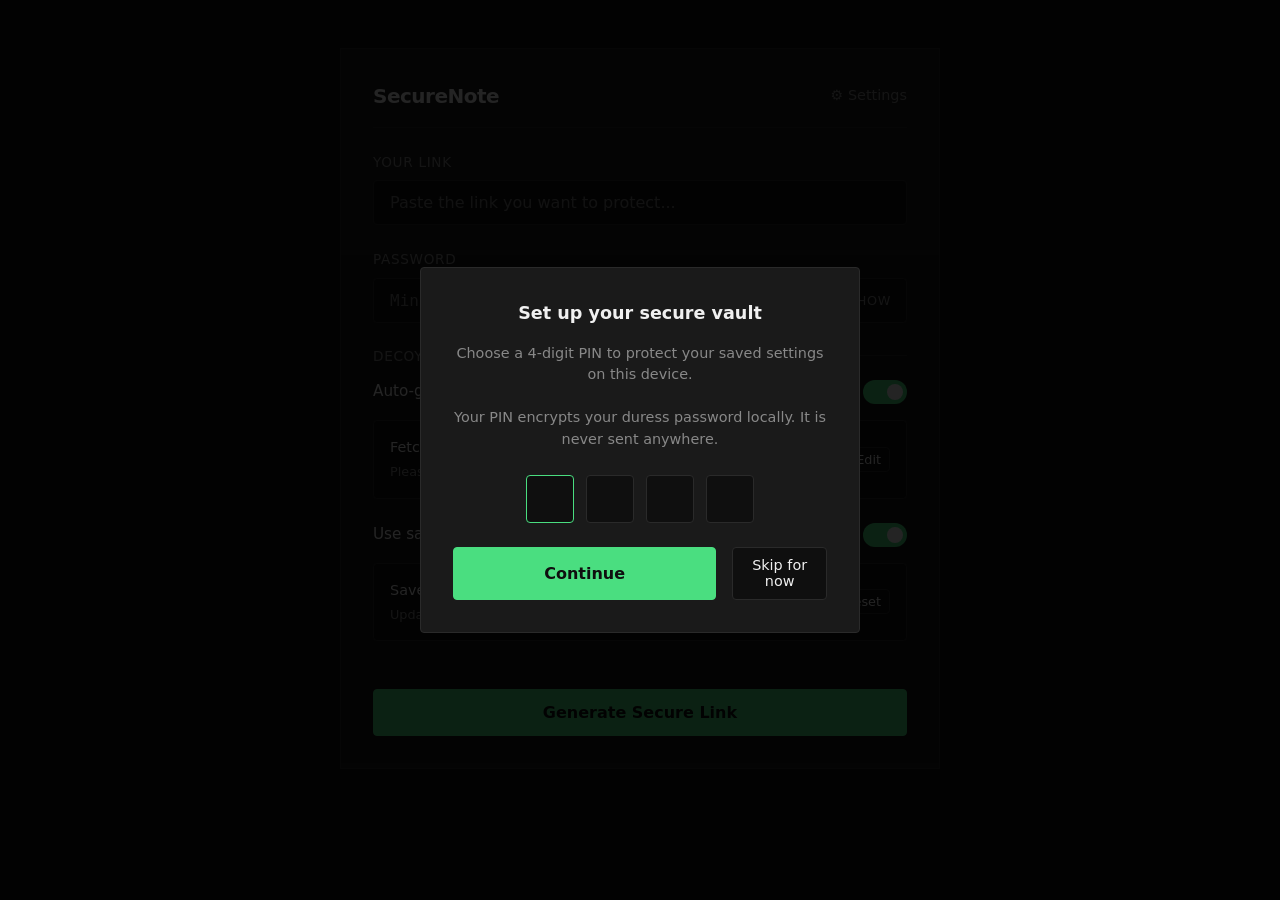
==== index.html @ 7b7ee4fa "Initial commit: build complete DuressLink (SecureNote) web application" ====
<!DOCTYPE html>
<html lang="en">
<head>
  <meta charset="UTF-8">
  <meta name="viewport" content="width=device-width, initial-scale=1.0">
  <title>SecureNote — Private link sharing</title>
  <link rel="stylesheet" href="./styles/main.css">
</head>
<body>
  <div class="app-container">
    <header>
      <h1>SecureNote</h1>
      <a href="./settings/" class="nav-btn" id="settings-nav-btn">⚙ Settings</a>
    </header>

    <main>
      <!-- Real URL Inputs -->
      <div class="form-group">
        <label for="real-url">Your link</label>
        <div class="input-wrapper">
          <input type="text" id="real-url" placeholder="Paste the link you want to protect..." autocomplete="off" autocorrect="off" spellcheck="false">
        </div>
        <div class="error-message" id="real-url-error">Please enter a valid HTTP/HTTPS URL.</div>
      </div>

      <!-- Real Password Inputs -->
      <div class="form-group">
        <label for="real-password">Password</label>
        <div class="input-wrapper">
          <input type="password" id="real-password" placeholder="Minimum 8 characters" class="mono" autocomplete="off" autocorrect="off" spellcheck="false">
          <button type="button" class="show-password-btn" id="toggle-real-password">Show</button>
        </div>
        <div class="error-message" id="real-password-error">Password must be at least 8 characters.</div>
      </div>

      <!-- Decoy Settings Section -->
      <div class="section-divider">
        <span class="section-title">Decoy settings</span>
      </div>

      <div class="toggle-group">
        <span class="toggle-label">Auto-generate decoy</span>
        <label class="switch">
          <input type="checkbox" id="toggle-auto-decoy" checked>
          <span class="slider"></span>
        </label>
      </div>

      <!-- Decoy Info Box (Auto ON) -->
      <div class="info-box" id="auto-decoy-container">
        <div class="info-box-content">
          <span class="info-box-title" id="auto-decoy-title">Fetching decoy...</span>
          <span class="info-box-subtitle" id="auto-decoy-url">Please wait</span>
        </div>
        <div class="info-box-actions">
          <button type="button" class="btn btn-small" id="regenerate-decoy-btn">🔄 Regenerate</button>
          <button type="button" class="btn btn-small" id="edit-decoy-btn">✎ Edit</button>
        </div>
      </div>

      <!-- Manual Decoy Inputs (Auto OFF) -->
      <div class="form-group" id="manual-decoy-container" style="display: none;">
        <label for="decoy-url">Decoy URL</label>
        <div class="input-wrapper" style="margin-bottom: 0.75rem;">
          <input type="text" id="decoy-url" placeholder="https://example.com/decoy" autocomplete="off" autocorrect="off" spellcheck="false">
        </div>
        <div class="error-message" id="decoy-url-error">Please enter a valid HTTP/HTTPS URL.</div>

        <label for="saved-decoy-select" style="margin-top: 0.75rem;">Or select from saved</label>
        <div class="input-wrapper">
          <select id="saved-decoy-select">
            <option value="">-- No saved decoy selected --</option>
          </select>
        </div>
      </div>

      <!-- Duress Password Section -->
      <div class="toggle-group" style="margin-top: 1.5rem;">
        <span class="toggle-label">Use saved duress password</span>
        <label class="switch">
          <input type="checkbox" id="toggle-auto-duress" checked>
          <span class="slider"></span>
        </label>
      </div>

      <!-- Saved Duress status (Auto ON) -->
      <div class="info-box" id="auto-duress-container">
        <div class="info-box-content">
          <span class="info-box-title" id="duress-status-title">Saved password is set</span>
          <span class="info-box-subtitle" id="duress-status-updated">Updated just now</span>
        </div>
        <div class="info-box-actions">
          <button type="button" class="btn btn-small" id="update-duress-btn">✎ Update</button>
          <button type="button" class="btn btn-small" id="reset-duress-btn">↺ Reset</button>
        </div>
      </div>

      <!-- Inline Duress Password Form (Hidden by default, shown on Update click) -->
      <div class="inline-form" id="update-duress-form" style="display: none;">
        <h3>Update Duress Password</h3>
        
        <div class="form-group" id="pin-confirm-group" style="display: none;">
          <label for="confirm-vault-pin">Confirm Vault PIN</label>
          <div class="input-wrapper">
            <input type="password" id="confirm-vault-pin" placeholder="Enter PIN" class="mono" maxlength="4" autocomplete="off" autocorrect="off" spellcheck="false">
          </div>
          <div class="error-message" id="confirm-vault-pin-error">Incorrect PIN.</div>
        </div>

        <div class="form-group">
          <label for="new-duress-password">New Duress Password</label>
          <div class="input-wrapper">
            <input type="password" id="new-duress-password" placeholder="Enter new duress password" class="mono" autocomplete="off" autocorrect="off" spellcheck="false">
          </div>
          <div class="error-message" id="new-duress-password-error">Please enter a password.</div>
        </div>

        <div class="form-group">
          <label for="confirm-duress-password">Confirm Duress Password</label>
          <div class="input-wrapper">
            <input type="password" id="confirm-duress-password" placeholder="Confirm new duress password" class="mono" autocomplete="off" autocorrect="off" spellcheck="false">
          </div>
          <div class="error-message" id="confirm-duress-password-error">Passwords do not match.</div>
        </div>

        <div class="inline-form-actions">
          <button type="button" class="btn btn-small btn-primary" id="save-duress-btn">Save</button>
          <button type="button" class="btn btn-small" id="cancel-duress-btn">Cancel</button>
        </div>
      </div>

      <!-- One-time Duress Password Inputs (Auto OFF) -->
      <div class="form-group" id="manual-duress-container" style="display: none;">
        <label for="one-time-duress">One-time duress password</label>
        <div class="input-wrapper">
          <input type="password" id="one-time-duress" placeholder="Enter custom duress password" class="mono" autocomplete="off" autocorrect="off" spellcheck="false">
          <button type="button" class="show-password-btn" id="toggle-one-time-duress">Show</button>
        </div>
        <div class="error-message" id="one-time-duress-error">Please enter a password different from real password.</div>
      </div>

      <!-- Generate Action Button -->
      <button type="button" class="btn btn-primary" id="generate-btn" style="margin-top: 1.5rem;">
        Generate Secure Link
      </button>

      <!-- Output Area -->
      <div id="output-container" style="display: none;">
        <div class="output-area" id="output-link">
          <!-- Link will be generated here -->
        </div>
        <div class="output-actions">
          <button type="button" class="btn" id="copy-link-btn">📋 Copy Link</button>
          <button type="button" class="btn" id="share-link-btn">↗ Share</button>
        </div>
      </div>
    </main>
  </div>

  <!-- Vault Setup Modal -->
  <div class="modal-overlay" id="setup-modal">
    <div class="modal-content">
      <div class="modal-title">Set up your secure vault</div>
      <div class="modal-body">
        Choose a 4-digit PIN to protect your saved settings on this device.
        <br><br>
        Your PIN encrypts your duress password locally. It is never sent anywhere.
      </div>
      <div class="pin-inputs" id="setup-pin-inputs">
        <input type="password" class="pin-input" maxlength="1" pattern="[0-9]*" inputmode="numeric" autocomplete="off">
        <input type="password" class="pin-input" maxlength="1" pattern="[0-9]*" inputmode="numeric" autocomplete="off">
        <input type="password" class="pin-input" maxlength="1" pattern="[0-9]*" inputmode="numeric" autocomplete="off">
        <input type="password" class="pin-input" maxlength="1" pattern="[0-9]*" inputmode="numeric" autocomplete="off">
      </div>
      <div class="error-message" id="setup-pin-error" style="text-align: center; margin-bottom: 1rem;">Please enter a 4-digit numeric PIN.</div>
      <div class="modal-actions">
        <button type="button" class="btn btn-primary" id="setup-continue-btn">Continue</button>
        <button type="button" class="btn" id="setup-skip-btn">Skip for now</button>
      </div>
    </div>
  </div>

  <!-- Vault Unlock Modal (Triggered if vault is set up but key not initialized in memory) -->
  <div class="modal-overlay" id="unlock-modal">
    <div class="modal-content">
      <div class="modal-title">Unlock Secure Vault</div>
      <div class="modal-body">
        Enter your 4-digit PIN to access your settings.
      </div>
      <div class="pin-inputs" id="unlock-pin-inputs">
        <input type="password" class="pin-input" maxlength="1" pattern="[0-9]*" inputmode="numeric" autocomplete="off">
        <input type="password" class="pin-input" maxlength="1" pattern="[0-9]*" inputmode="numeric" autocomplete="off">
        <input type="password" class="pin-input" maxlength="1" pattern="[0-9]*" inputmode="numeric" autocomplete="off">
        <input type="password" class="pin-input" maxlength="1" pattern="[0-9]*" inputmode="numeric" autocomplete="off">
      </div>
      <div class="error-message" id="unlock-pin-error" style="text-align: center; margin-bottom: 1rem;">Incorrect PIN. Please try again.</div>
      <div class="modal-actions">
        <button type="button" class="btn btn-primary" id="unlock-submit-btn">Unlock</button>
      </div>
    </div>
  </div>

  <script type="module" src="./src/generator.js"></script>
</body>
</html>
---- styles/main.css ----
:root {
  --color-bg: #0F0F0F;
  --color-surface: #1A1A1A;
  --color-border: #2A2A2A;
  --color-text: #F0F0F0;
  --color-muted: #888888;
  --color-accent: #4ADE80;
  --color-destructive: #EF4444;
  --color-error: #F87171;
  
  --font-sans: system-ui, -apple-system, BlinkMacSystemFont, "Segoe UI", Roboto, Helvetica, Arial, sans-serif;
  --font-mono: "JetBrains Mono", "Fira Code", Consolas, Monaco, monospace;
}

* {
  box-sizing: border-box;
  margin: 0;
  padding: 0;
}

body {
  background-color: var(--color-bg);
  color: var(--color-text);
  font-family: var(--font-sans);
  line-height: 1.5;
  min-height: 100vh;
  display: flex;
  flex-direction: column;
  align-items: center;
  padding: 1rem 1rem 4rem 1rem;
}

.app-container {
  width: 100%;
  max-width: 600px;
  margin: 2rem auto;
  background-color: var(--color-surface);
  border: 1px solid var(--color-border);
  padding: 2rem;
  box-sizing: border-box;
}

header {
  display: flex;
  justify-content: space-between;
  align-items: center;
  border-bottom: 1px solid var(--color-border);
  padding-bottom: 1rem;
  margin-bottom: 1.5rem;
}

header h1 {
  font-size: 1.25rem;
  font-weight: 600;
  letter-spacing: -0.025em;
}

header a.nav-btn, header button.nav-btn {
  background: none;
  border: none;
  color: var(--color-muted);
  cursor: pointer;
  font-size: 0.9rem;
  text-decoration: none;
  display: flex;
  align-items: center;
  gap: 0.25rem;
}

header a.nav-btn:hover, header button.nav-btn:hover {
  color: var(--color-accent);
}

.form-group {
  margin-bottom: 1.5rem;
}

.form-group label {
  display: block;
  font-size: 0.85rem;
  text-transform: uppercase;
  letter-spacing: 0.05em;
  color: var(--color-muted);
  margin-bottom: 0.5rem;
}

.input-wrapper {
  position: relative;
  display: flex;
  align-items: center;
}

.input-wrapper input[type="text"],
.input-wrapper input[type="password"],
.input-wrapper select,
textarea {
  width: 100%;
  background-color: var(--color-bg);
  border: 1px solid var(--color-border);
  color: var(--color-text);
  padding: 0.75rem 1rem;
  font-size: 1rem;
  font-family: var(--font-sans);
  outline: none;
  border-radius: 4px;
  transition: border-color 0.15s ease;
}

.input-wrapper input[type="password"].mono,
.input-wrapper input[type="text"].mono {
  font-family: var(--font-mono);
}

.input-wrapper input:focus,
.input-wrapper select:focus,
textarea:focus {
  border-color: var(--color-accent);
}

.input-wrapper select {
  appearance: none;
  cursor: pointer;
}

.input-wrapper .show-password-btn {
  position: absolute;
  right: 1rem;
  background: none;
  border: none;
  color: var(--color-muted);
  cursor: pointer;
  font-size: 0.8rem;
  font-family: var(--font-sans);
  text-transform: uppercase;
  letter-spacing: 0.05em;
  z-index: 10;
}

.input-wrapper .show-password-btn:hover {
  color: var(--color-text);
}

.error-message {
  color: var(--color-error);
  font-size: 0.8rem;
  margin-top: 0.25rem;
  display: none;
}

.section-divider {
  border-top: 1px solid var(--color-border);
  margin: 2rem 0 1.5rem 0;
  position: relative;
}

.section-title {
  font-size: 0.85rem;
  text-transform: uppercase;
  letter-spacing: 0.05em;
  color: var(--color-muted);
  background-color: var(--color-surface);
  padding-right: 0.75rem;
  position: absolute;
  top: -0.6rem;
}

.toggle-group {
  display: flex;
  justify-content: space-between;
  align-items: center;
  margin-bottom: 1rem;
}

.toggle-group .toggle-label {
  font-size: 0.95rem;
}

.switch {
  position: relative;
  display: inline-block;
  width: 44px;
  height: 24px;
}

.switch input {
  opacity: 0;
  width: 0;
  height: 0;
}

.slider {
  position: absolute;
  cursor: pointer;
  top: 0;
  left: 0;
  right: 0;
  bottom: 0;
  background-color: var(--color-border);
  transition: .2s;
  border-radius: 24px;
}

.slider:before {
  position: absolute;
  content: "";
  height: 16px;
  width: 16px;
  left: 4px;
  bottom: 4px;
  background-color: var(--color-text);
  transition: .2s;
  border-radius: 50%;
}

input:checked + .slider {
  background-color: var(--color-accent);
}

input:focus + .slider {
  box-shadow: 0 0 1px var(--color-accent);
}

input:checked + .slider:before {
  transform: translateX(20px);
}

.info-box {
  background-color: var(--color-bg);
  border: 1px solid var(--color-border);
  padding: 1rem;
  border-radius: 4px;
  margin-bottom: 1.5rem;
  display: flex;
  justify-content: space-between;
  align-items: center;
  gap: 1rem;
}

.info-box-content {
  flex: 1;
  font-size: 0.9rem;
  overflow: hidden;
  text-overflow: ellipsis;
}

.info-box-title {
  color: var(--color-text);
  font-weight: 500;
  display: block;
}

.info-box-subtitle {
  color: var(--color-muted);
  font-size: 0.8rem;
  display: block;
  margin-top: 0.25rem;
}

.info-box-actions {
  display: flex;
  gap: 0.5rem;
  flex-shrink: 0;
}

.btn {
  background-color: var(--color-bg);
  color: var(--color-text);
  border: 1px solid var(--color-border);
  padding: 0.6rem 1rem;
  font-size: 0.9rem;
  cursor: pointer;
  font-family: var(--font-sans);
  border-radius: 4px;
  display: inline-flex;
  align-items: center;
  justify-content: center;
  gap: 0.5rem;
  transition: all 0.15s ease;
}

.btn:hover:not(:disabled) {
  border-color: var(--color-accent);
  color: var(--color-accent);
}

.btn:disabled {
  opacity: 0.5;
  cursor: not-allowed;
}

.btn-primary {
  background-color: var(--color-accent);
  color: var(--color-bg);
  border: 1px solid var(--color-accent);
  font-weight: 600;
  width: 100%;
  padding: 0.8rem;
  font-size: 1rem;
}

.btn-primary:hover:not(:disabled) {
  background-color: #3bcf71;
  border-color: #3bcf71;
  color: var(--color-bg);
}

.btn-destructive {
  border-color: var(--color-destructive);
  color: var(--color-destructive);
}

.btn-destructive:hover:not(:disabled) {
  background-color: var(--color-destructive);
  color: var(--color-bg);
  border-color: var(--color-destructive);
}

.btn-small {
  padding: 0.25rem 0.5rem;
  font-size: 0.8rem;
}

.modal-overlay {
  position: fixed;
  top: 0;
  left: 0;
  right: 0;
  bottom: 0;
  background-color: rgba(0, 0, 0, 0.85);
  display: flex;
  align-items: center;
  justify-content: center;
  padding: 1rem;
  z-index: 1000;
  opacity: 0;
  pointer-events: none;
  transition: opacity 0.2s ease;
}

.modal-overlay.active {
  opacity: 1;
  pointer-events: auto;
}

.modal-content {
  background-color: var(--color-surface);
  border: 1px solid var(--color-border);
  padding: 2rem;
  width: 100%;
  max-width: 440px;
  border-radius: 4px;
  position: relative;
}

.modal-title {
  font-size: 1.1rem;
  font-weight: 600;
  margin-bottom: 1rem;
  text-align: center;
}

.modal-body {
  font-size: 0.9rem;
  color: var(--color-muted);
  margin-bottom: 1.5rem;
  text-align: center;
}

.pin-inputs {
  display: flex;
  justify-content: center;
  gap: 0.75rem;
  margin: 1.5rem 0;
}

.pin-input {
  width: 3rem;
  height: 3rem;
  font-size: 1.5rem;
  text-align: center;
  background-color: var(--color-bg);
  border: 1px solid var(--color-border);
  color: var(--color-text);
  border-radius: 4px;
  font-family: var(--font-mono);
  outline: none;
}

.pin-input:focus {
  border-color: var(--color-accent);
}

.modal-actions {
  display: flex;
  gap: 1rem;
  justify-content: center;
}

.inline-form {
  background-color: var(--color-bg);
  border: 1px solid var(--color-border);
  padding: 1.25rem;
  border-radius: 4px;
  margin-bottom: 1.5rem;
}

.inline-form h3 {
  font-size: 0.9rem;
  text-transform: uppercase;
  letter-spacing: 0.05em;
  color: var(--color-muted);
  margin-bottom: 1rem;
}

.inline-form-actions {
  display: flex;
  gap: 0.5rem;
  margin-top: 1rem;
}

.output-area {
  margin-top: 1.5rem;
  background-color: var(--color-bg);
  border: 1px solid var(--color-accent);
  padding: 1.25rem;
  border-radius: 4px;
  word-break: break-all;
  font-family: var(--font-mono);
  font-size: 0.9rem;
  color: var(--color-accent);
  text-align: center;
  box-shadow: 0 0 10px rgba(74, 222, 128, 0.15);
  animation: pulse-glow 3s infinite ease-in-out;
}

@keyframes pulse-glow {
  0% {
    box-shadow: 0 0 8px rgba(74, 222, 128, 0.1);
  }
  50% {
    box-shadow: 0 0 20px rgba(74, 222, 128, 0.35);
  }
  100% {
    box-shadow: 0 0 8px rgba(74, 222, 128, 0.1);
  }
}

@media (prefers-reduced-motion: reduce) {
  .output-area {
    animation: none;
    box-shadow: 0 0 10px rgba(74, 222, 128, 0.2);
  }
}

.output-actions {
  display: flex;
  gap: 1rem;
  margin-top: 1rem;
}

.output-actions .btn {
  flex: 1;
}

#toast-container {
  position: fixed;
  bottom: 2rem;
  left: 50%;
  transform: translateX(-50%);
  display: flex;
  flex-direction: column;
  gap: 0.5rem;
  z-index: 10000;
  pointer-events: none;
}

.toast {
  background-color: var(--color-surface);
  color: var(--color-text);
  border: 1px solid var(--color-border);
  padding: 0.75rem 1.5rem;
  font-size: 0.9rem;
  border-radius: 4px;
  pointer-events: auto;
  opacity: 0;
  transform: translateY(10px);
  transition: opacity 0.3s ease, transform 0.3s ease;
  min-width: 280px;
  max-width: 90vw;
  text-align: center;
  box-shadow: 0 4px 12px rgba(0,0,0,0.5);
}

.toast.visible {
  opacity: 1;
  transform: translateY(0);
}

.toast-success {
  border-left: 4px solid var(--color-accent);
}

.toast-error {
  border-left: 4px solid var(--color-destructive);
  color: var(--color-error);
}

.toast-info {
  border-left: 4px solid var(--color-muted);
}

.spinner {
  display: inline-block;
  width: 1.25rem;
  height: 1.25rem;
  border: 2px solid rgba(15, 15, 15, 0.3);
  border-radius: 50%;
  border-top-color: var(--color-bg);
  animation: spin 0.8s linear infinite;
  vertical-align: middle;
}

.btn-primary .spinner {
  border-top-color: var(--color-bg);
  border-left-color: var(--color-bg);
}

@keyframes spin {
  to { transform: rotate(360deg); }
}

.decoy-list {
  display: flex;
  flex-direction: column;
  gap: 0.75rem;
  margin-bottom: 1.5rem;
}

.decoy-item {
  background-color: var(--color-bg);
  border: 1px solid var(--color-border);
  padding: 0.75rem 1rem;
  display: flex;
  justify-content: space-between;
  align-items: center;
  border-radius: 4px;
}

.decoy-item-info {
  flex: 1;
  min-width: 0;
  margin-right: 1rem;
}

.decoy-item-label {
  font-weight: 500;
  display: block;
  font-size: 0.9rem;
  overflow: hidden;
  text-overflow: ellipsis;
  white-space: nowrap;
}

.decoy-item-details {
  font-size: 0.75rem;
  color: var(--color-muted);
  overflow: hidden;
  text-overflow: ellipsis;
  white-space: nowrap;
  display: block;
}

.decoy-item-action {
  flex-shrink: 0;
}

@media (max-width: 500px) {
  body {
    padding: 0.5rem 0.5rem 4rem 0.5rem;
  }
  .app-container {
    padding: 1.25rem;
    margin: 1rem 0;
  }
  .info-box {
    flex-direction: column;
    align-items: stretch;
  }
  .info-box-actions {
    justify-content: flex-end;
    margin-top: 0.5rem;
  }
}
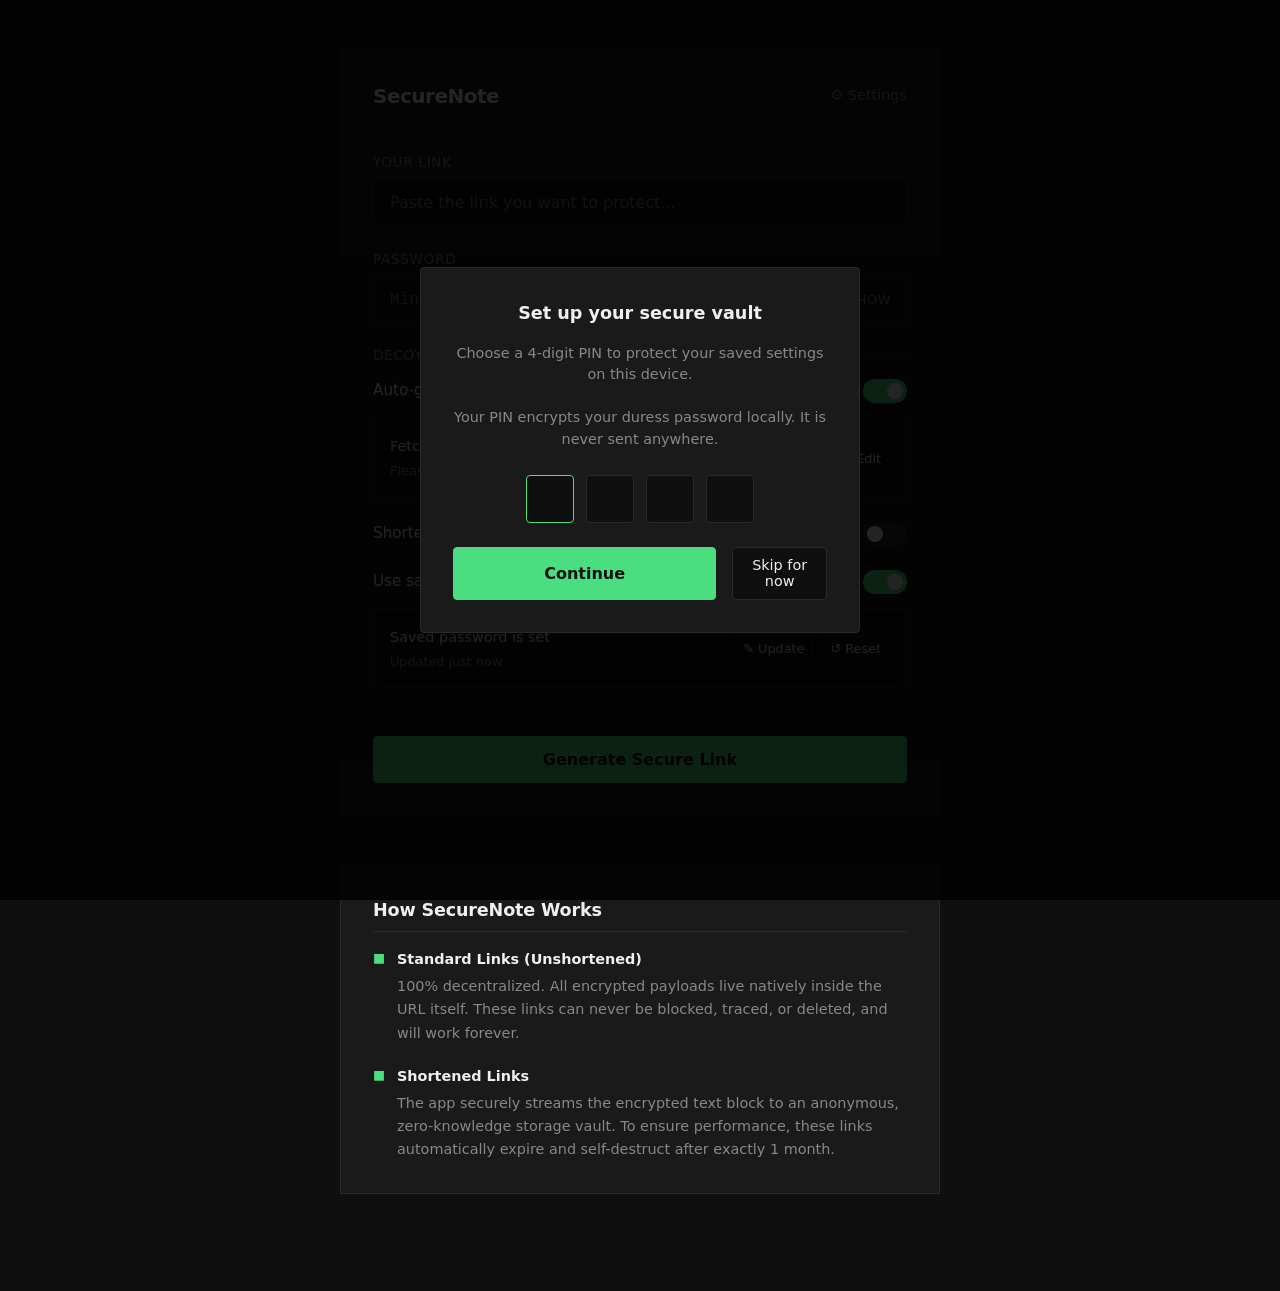
==== commit bd35324a: "Implement optional link shortening layer (dpaste.com) and educational onboarding tutorial" ====
--- a/index.html
+++ b/index.html
@@ -74,6 +74,15 @@
         </div>
       </div>
 
+      <!-- Shorten Link Toggle -->
+      <div class="toggle-group" style="margin-top: 1.5rem;">
+        <span class="toggle-label">Shorten link</span>
+        <label class="switch">
+          <input type="checkbox" id="toggle-shorten">
+          <span class="slider"></span>
+        </label>
+      </div>
+
       <!-- Duress Password Section -->
       <div class="toggle-group" style="margin-top: 1.5rem;">
         <span class="toggle-label">Use saved duress password</span>
@@ -157,6 +166,23 @@
     </main>
   </div>
 
+  <!-- Educational Section -->
+  <div class="app-container" style="margin-top: 1rem;">
+    <h2 style="font-size: 1.1rem; font-weight: 600; margin-bottom: 1rem; border-bottom: 1px solid var(--color-border); padding-bottom: 0.5rem; letter-spacing: -0.01em;">How SecureNote Works</h2>
+    <ul style="list-style: none; display: flex; flex-direction: column; gap: 1.25rem; font-size: 0.9rem; color: var(--color-muted); padding: 0;">
+      <li style="position: relative; padding-left: 1.5rem; line-height: 1.6;">
+        <span style="position: absolute; left: 0; color: var(--color-accent); font-size: 0.8rem;">■</span>
+        <strong style="color: var(--color-text); display: block; margin-bottom: 0.25rem;">Standard Links (Unshortened)</strong>
+        100% decentralized. All encrypted payloads live natively inside the URL itself. These links can never be blocked, traced, or deleted, and will work forever.
+      </li>
+      <li style="position: relative; padding-left: 1.5rem; line-height: 1.6;">
+        <span style="position: absolute; left: 0; color: var(--color-accent); font-size: 0.8rem;">■</span>
+        <strong style="color: var(--color-text); display: block; margin-bottom: 0.25rem;">Shortened Links</strong>
+        The app securely streams the encrypted text block to an anonymous, zero-knowledge storage vault. To ensure performance, these links automatically expire and self-destruct after exactly 1 month.
+      </li>
+    </ul>
+  </div>
+
   <!-- Vault Setup Modal -->
   <div class="modal-overlay" id="setup-modal">
     <div class="modal-content">
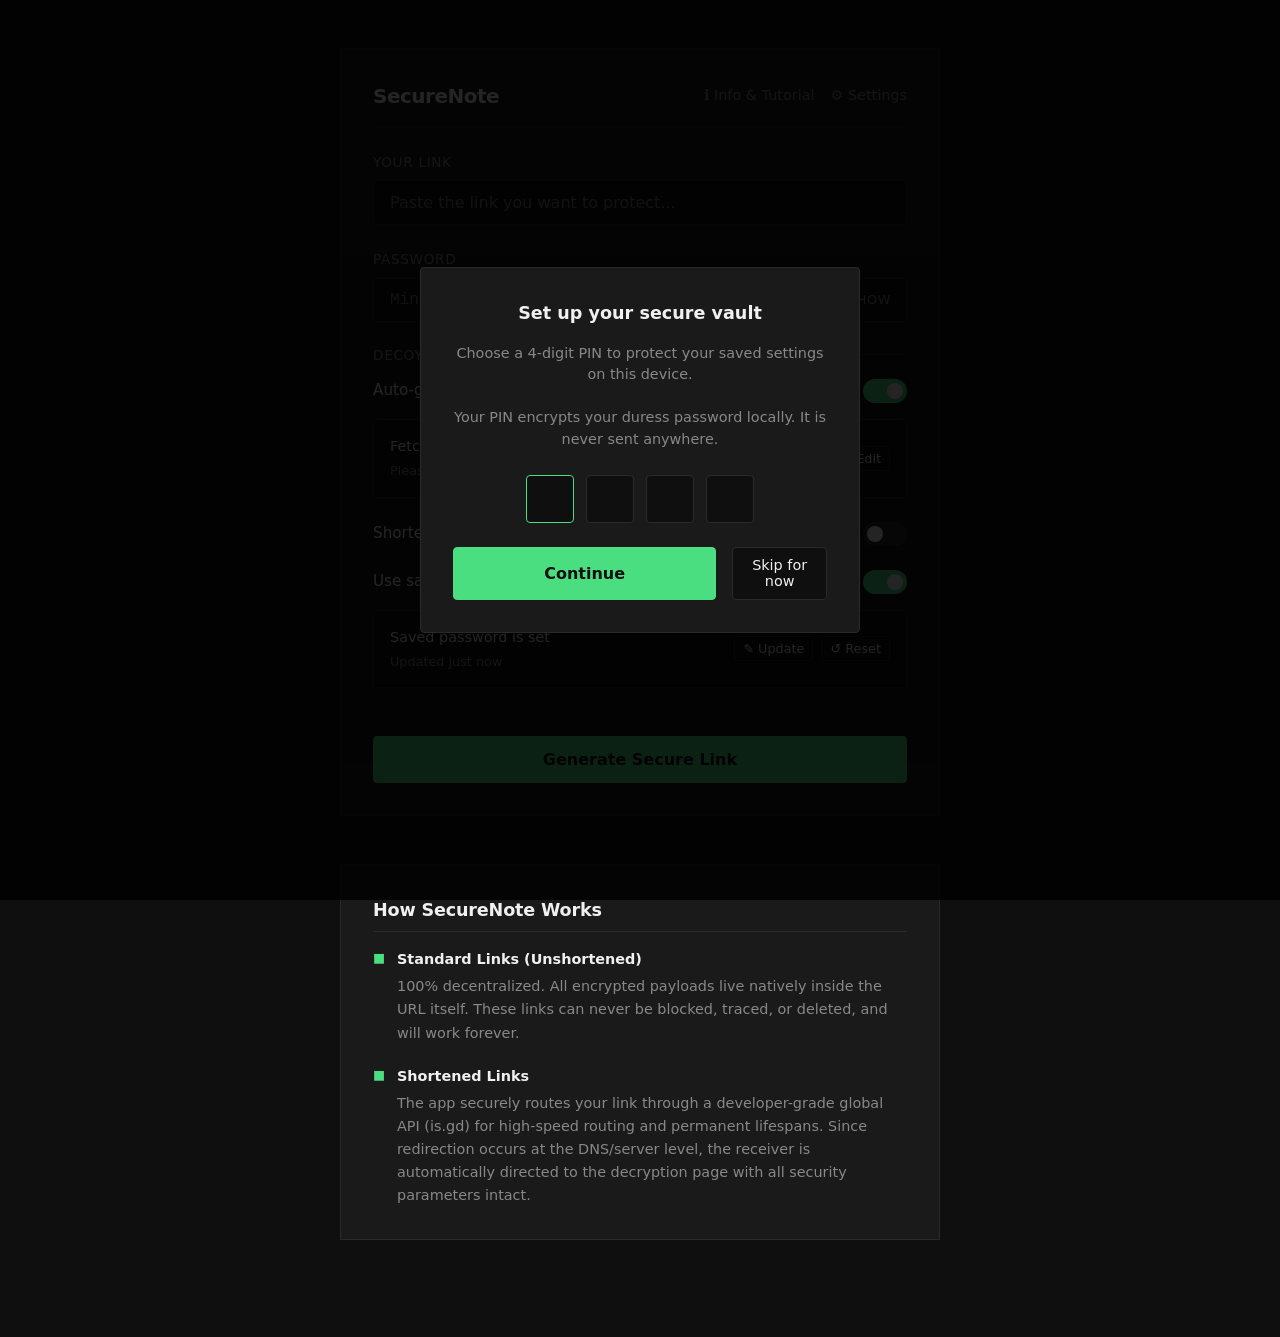
==== commit e61309ec: "Migrate shortening layer to is.gd, simplify receiver, and add premium About & Tutorial page" ====
--- a/index.html
+++ b/index.html
@@ -10,7 +10,10 @@
   <div class="app-container">
     <header>
       <h1>SecureNote</h1>
-      <a href="./settings/" class="nav-btn" id="settings-nav-btn">⚙ Settings</a>
+      <div style="display: flex; gap: 1rem;">
+        <a href="./about/" class="nav-btn">ℹ Info & Tutorial</a>
+        <a href="./settings/" class="nav-btn" id="settings-nav-btn">⚙ Settings</a>
+      </div>
     </header>
 
     <main>
@@ -178,7 +181,7 @@
       <li style="position: relative; padding-left: 1.5rem; line-height: 1.6;">
         <span style="position: absolute; left: 0; color: var(--color-accent); font-size: 0.8rem;">■</span>
         <strong style="color: var(--color-text); display: block; margin-bottom: 0.25rem;">Shortened Links</strong>
-        The app securely streams the encrypted text block to an anonymous, zero-knowledge storage vault. To ensure performance, these links automatically expire and self-destruct after exactly 1 month.
+        The app securely routes your link through a developer-grade global API (is.gd) for high-speed routing and permanent lifespans. Since redirection occurs at the DNS/server level, the receiver is automatically directed to the decryption page with all security parameters intact.
       </li>
     </ul>
   </div>
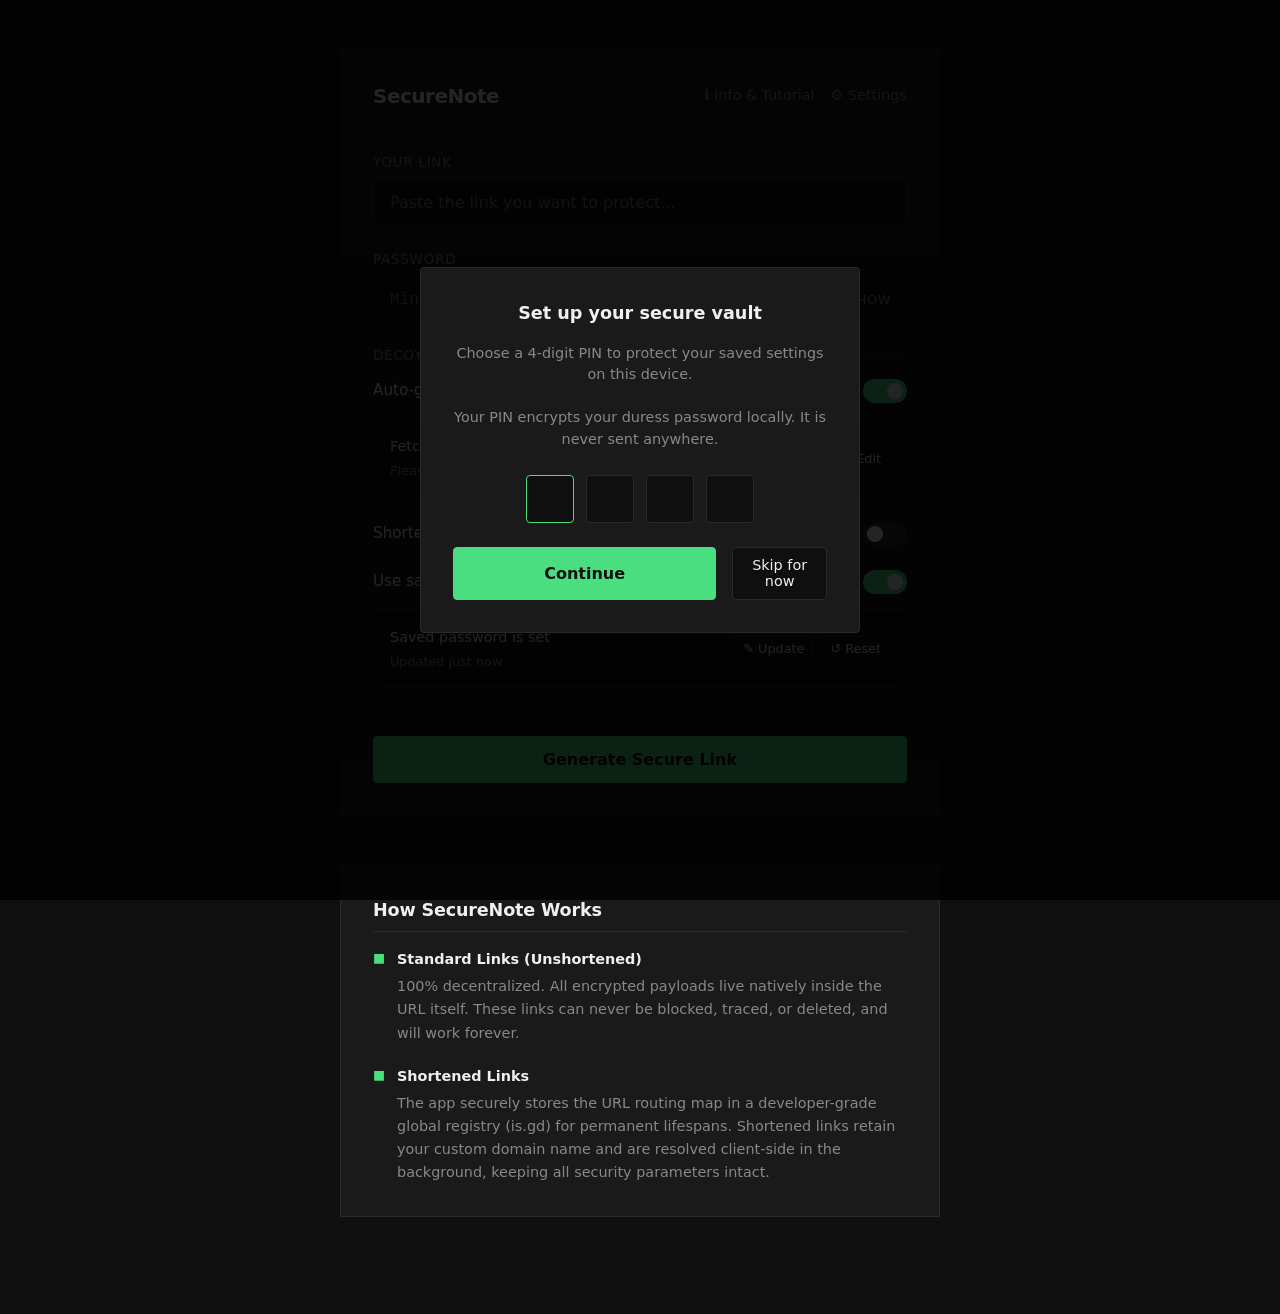
==== commit 64a7fa56: "Implement custom-domain link shortening using is.gd background resolver" ====
--- a/index.html
+++ b/index.html
@@ -181,7 +181,7 @@
       <li style="position: relative; padding-left: 1.5rem; line-height: 1.6;">
         <span style="position: absolute; left: 0; color: var(--color-accent); font-size: 0.8rem;">■</span>
         <strong style="color: var(--color-text); display: block; margin-bottom: 0.25rem;">Shortened Links</strong>
-        The app securely routes your link through a developer-grade global API (is.gd) for high-speed routing and permanent lifespans. Since redirection occurs at the DNS/server level, the receiver is automatically directed to the decryption page with all security parameters intact.
+        The app securely stores the URL routing map in a developer-grade global registry (is.gd) for permanent lifespans. Shortened links retain your custom domain name and are resolved client-side in the background, keeping all security parameters intact.
       </li>
     </ul>
   </div>
